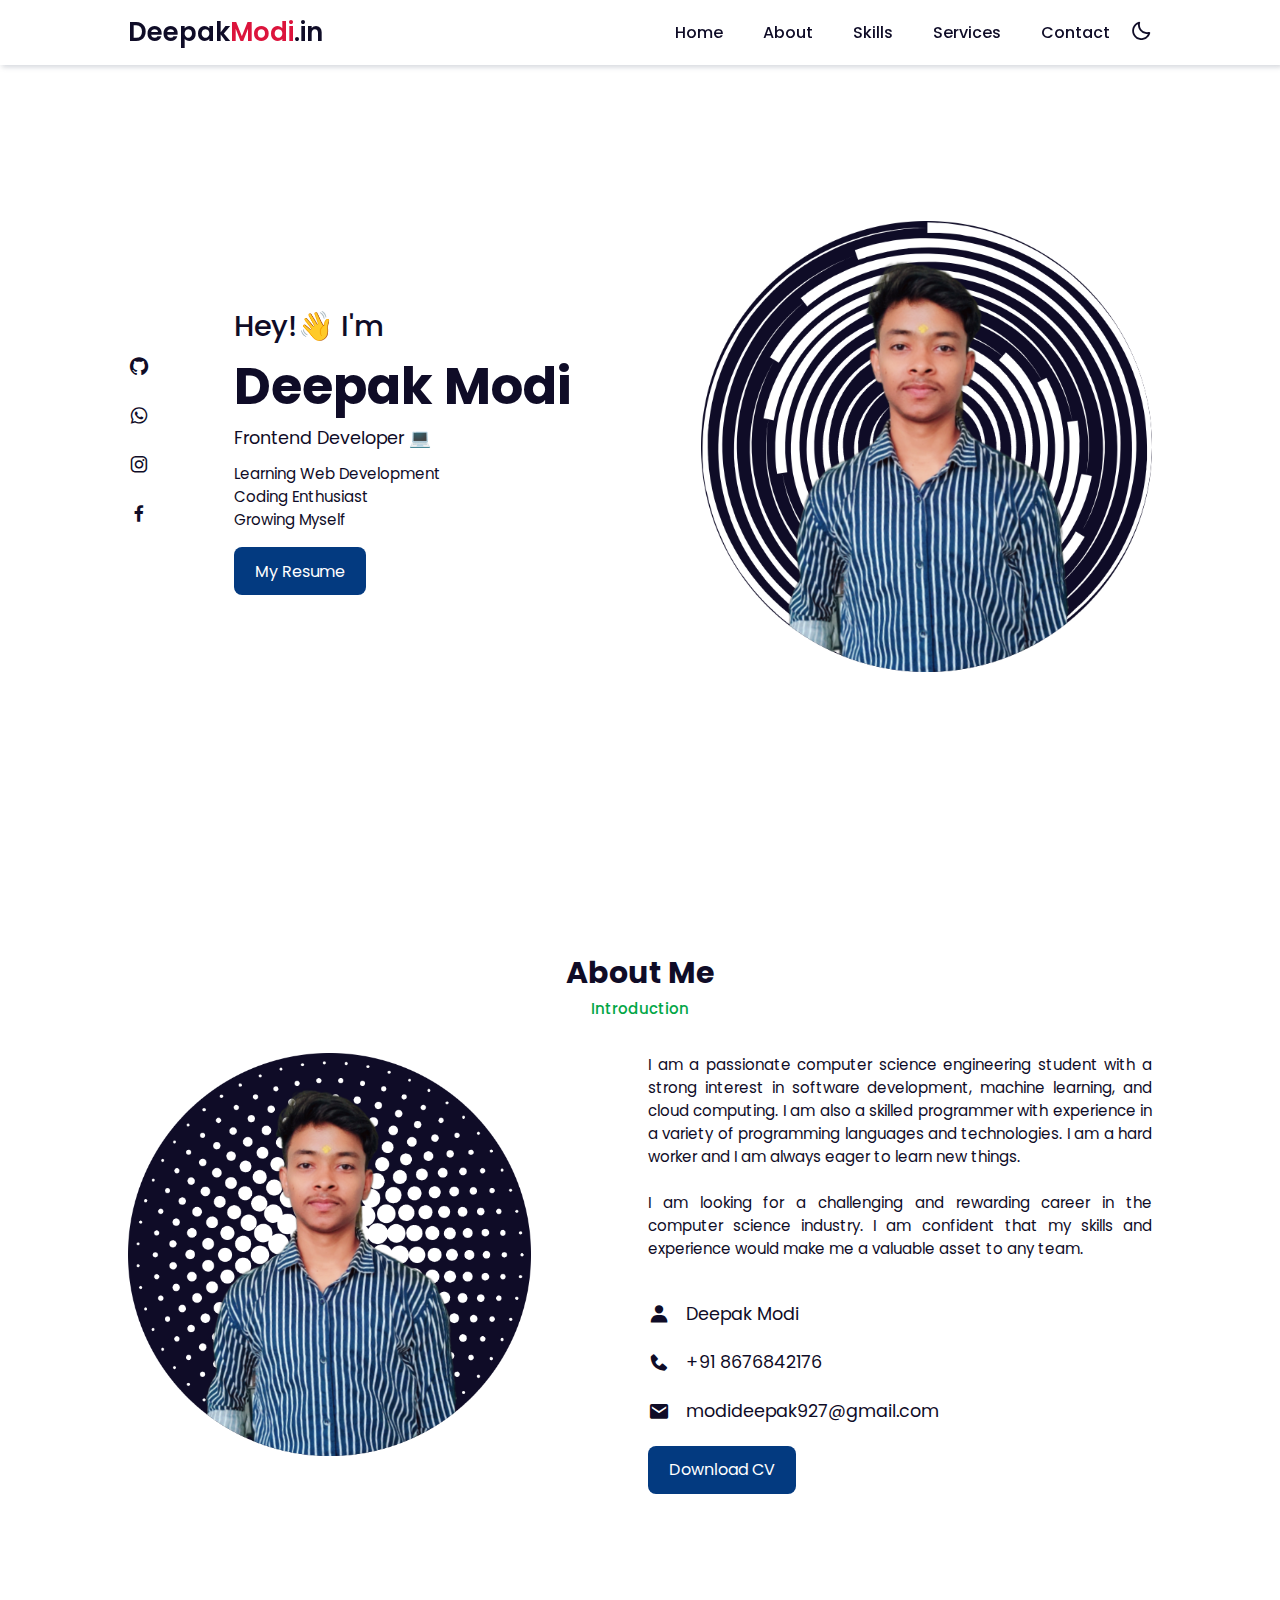
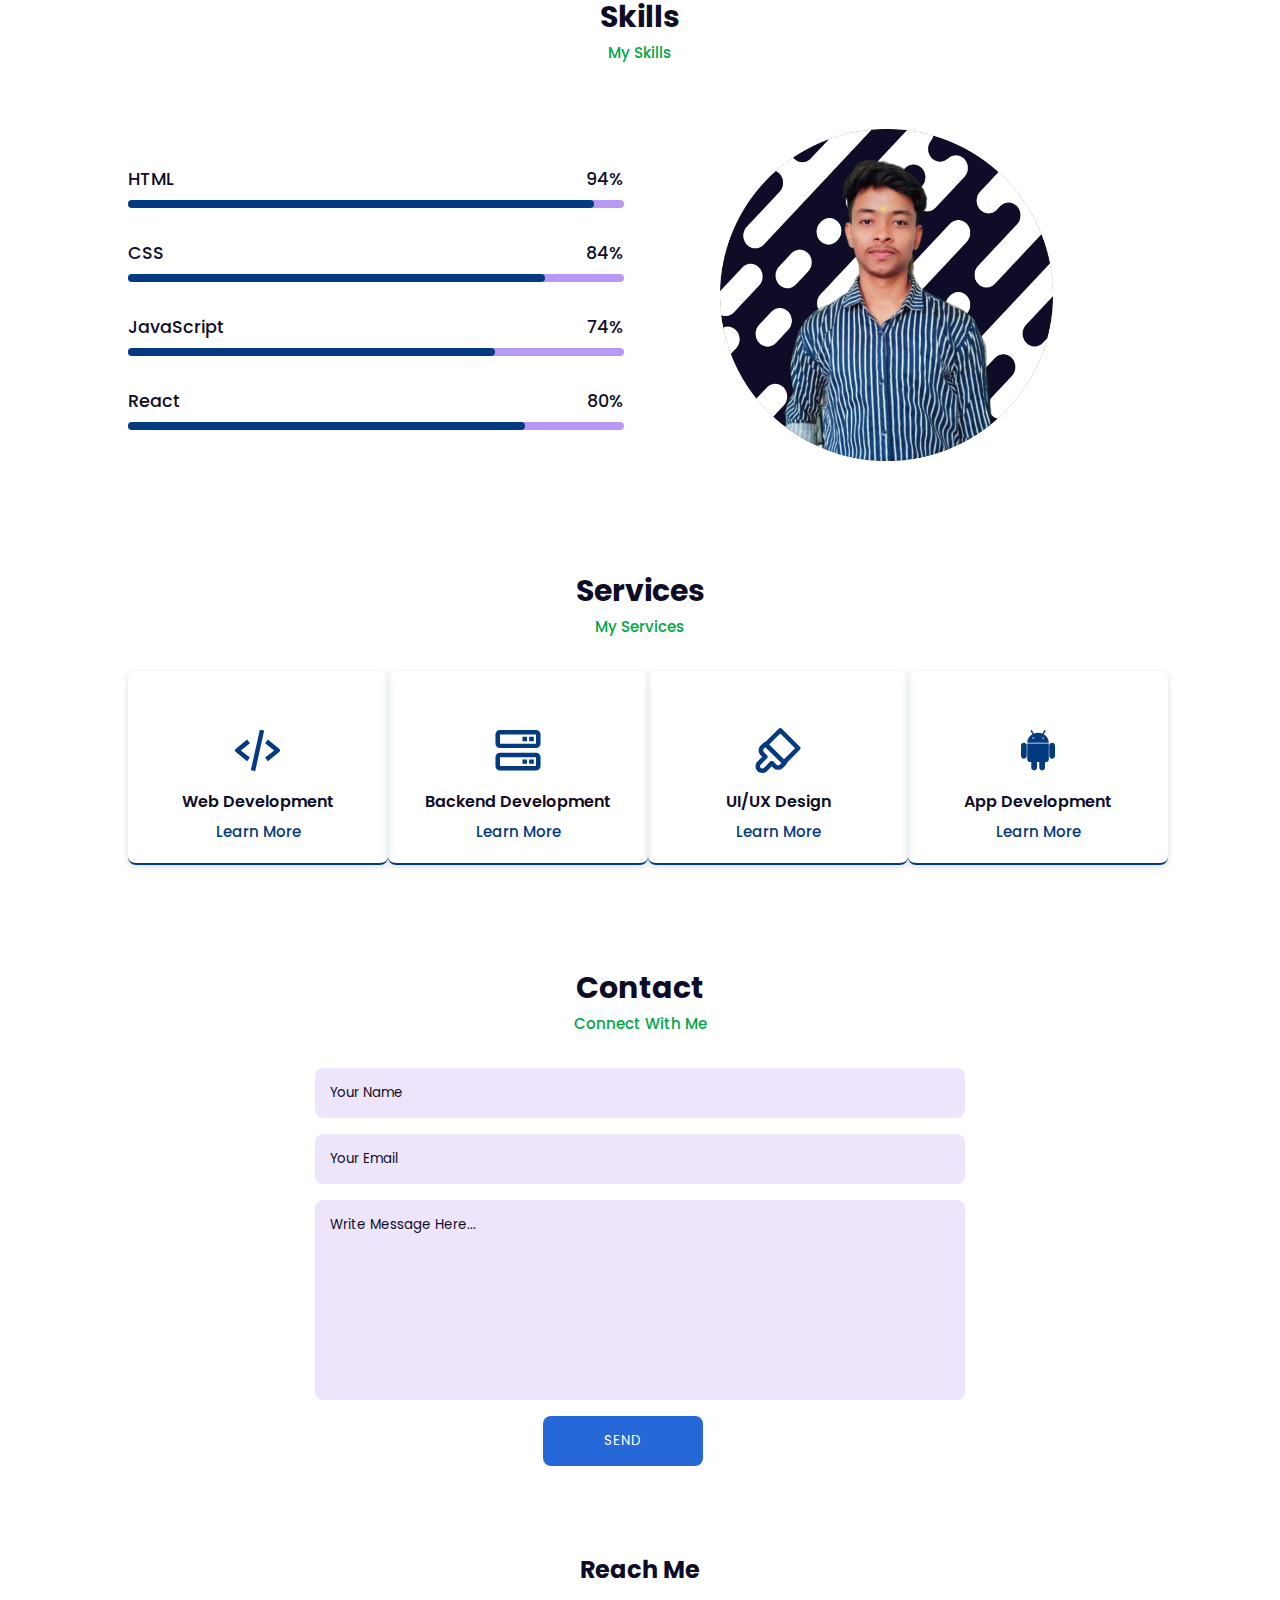
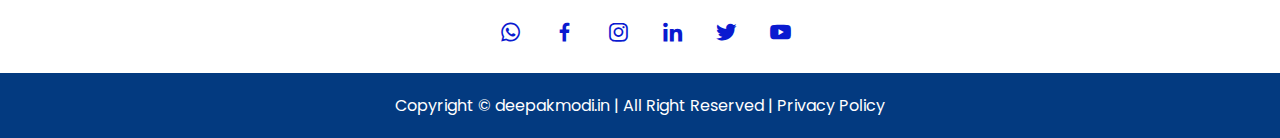
==== index.html @ 833782ac "Add files via upload" ====
<!DOCTYPE html>
<html lang="en">

<head>
    <meta charset="UTF-8">
    <meta http-equiv="X-UA-Compatible" content="IE=edge">
    <meta name="viewport" content="width=device-width, initial-scale=1.0">
    <title> Deepak Modi - My Portfolio Website </title>
    <link rel="stylesheet" href="style.css">
    <link rel="shortcut icon" href="main.png" type="image/x-icon">
    <link rel="stylesheet" href="https://cdn.jsdelivr.net/npm/boxicons@latest/css/boxicons.min.css">
</head>

<body>
    <!-- Navbar  Section Start -->
    <header>
        <a href="https://deepakmodi1.netlify.app" class="logo">Deepak<span>Modi</span>.in</a>

        <div class="bx bx-menu" id="menu-icon"></div>

        <ul class="navbar">
            <li><a href="#home">Home</a></li>
            <li><a href="#about">About</a></li>
            <li><a href="#skills">Skills</a></li>
            <li><a href="#services">Services</a></li>
            <li><a href="#contact">Contact</a></li>
            <div class="bx bx-moon" id="darkmode"></div>
        </ul>
    </header>
    <!-- Navbar Section End -->
    <!-- Home Section Start -->
    <section class="home" id="home">
        <div class="social">
            <a href="https://github.com/deepakmodi8676"><i class='bx bxl-github'></i></a>
            <a href="https://wa.me/+918676842176"><i class='bx bxl-whatsapp'></i></a>
            <a href="https://www.instagram.com/deepakmodi927/"><i class='bx bxl-instagram'></i></a>
            <a href="https://m.facebook.com/deepak.modi.313924"><i class='bx bxl-facebook'></i></a>
        </div>
        <div class="home-img">
            <img src="main.png" alt="">
        </div>
        <div class="home-text">
            <span>Hey!👋 I'm</span>
            <h1>Deepak Modi</h1>
            <h2>Frontend Developer 💻</h2>
            <p>Learning Web Development <br> Coding Enthusiast <br> Growing Myself</p>
            <a href="resume.html" class="btn">My Resume</a>
        </div>
    </section>
    <!-- Home Section End -->
    <!-- About Section Start -->

    <section class="about" id="about">
        <div class="heading">
            <h2>About Me</h2>
            <span>Introduction</span>
        </div>

        <div class="about-container">
            <div class="about-img">
                <img src="about.png" alt="">
            </div>
            <div class="about-text">
                <p>I am a passionate computer science engineering student with a strong interest in software
                    development, machine learning, and cloud computing. I am also a skilled programmer with experience
                    in a variety of programming languages and technologies. I am a hard worker and I am always eager to
                    learn new things.<br><br>I am looking for a challenging and rewarding career in the computer science
                    industry. I am confident that my skills and experience would make me a valuable asset to any team.
                </p><br>
                <div class="information">
                    <div class="info-box">
                        <i class='bx bxs-user'></i>
                        <span>Deepak Modi</span>
                    </div>

                    <div class="info-box">
                        <i class='bx bxs-phone'></i>
                        <span>+91 8676842176</span>
                    </div>

                    <div class="info-box">
                        <i class='bx bxs-envelope'></i>
                        <span>modideepak927@gmail.com</span>
                    </div>
                </div>
                <a href="resume.html" class="btn">Download CV</a>
            </div>
        </div>
    </section>
    <!-- About Section End -->

    <!-- Skills Section Start -->

    <section class="skills" id="skills">
        <div class="heading">
            <h2>Skills</h2>
            <span>My Skills</span>
        </div>

        <div class="skills-container">
            <div class="bars">

                <div class="bars-box">
                    <h3>HTML</h3>
                    <span>94%</span>
                    <div class="light-bar"></div>
                    <div class="percent-bar html-bar"></div>
                </div>

                <div class="bars-box">
                    <h3>CSS</h3>
                    <span>84%</span>
                    <div class="light-bar"></div>
                    <div class="percent-bar css-bar"></div>
                </div>

                <div class="bars-box">
                    <h3>JavaScript</h3>
                    <span>74%</span>
                    <div class="light-bar"></div>
                    <div class="percent-bar js-bar"></div>
                </div>

                <div class="bars-box">
                    <h3>React</h3>
                    <span>80%</span>
                    <div class="light-bar"></div>
                    <div class="percent-bar react-bar"></div>
                </div>
            </div>
            <div class="skills-img">
                <img src="skill.png" alt="Skill">
            </div>
        </div>
    </section>
    <!-- Skills Section End -->
    <!-- Services Section Start -->
    <section class="services" id="services">
        <div class="heading">
            <h2>Services</h2>
            <span>My Services</span>
        </div>
        <div class="services-content">

            <div class="services-box">
                <i class='bx bx-code-alt'></i>
                <h3>Web Development</h3>
                <a href="#">Learn More</a>
            </div>

            <div class="services-box">
                <i class='bx bx-server'></i>
                <h3>Backend Development</h3>
                <a href="#">Learn More</a>
            </div>
            <div class="services-box">
                <i class='bx bx-brush'></i>
                <h3>UI/UX Design</h3>
                <a href="#">Learn More</a>
            </div>

            <div class="services-box">
                <i class='bx bxl-android'></i>
                <h3>App Development</h3>
                <a href="#">Learn More</a>
            </div>
        </div>
    </section>
    <!-- Services Section End -->

    <!-- Contact Section Start -->
    <section class="contact" id="contact">
        <div class="heading">
            <h2>Contact </h2>
            <span>Connect With Me</span>
        </div>
        <div class="contact-form">
            <form action="https://formsubmit.co/el/daroki" method="POST">
                <input type="text" placeholder="Your Name">
                <input type="email" name="" id="" placeholder="Your Email">
                <textarea name="" id="" cols="30" rows="10" placeholder="Write Message Here..."></textarea>
                <input type="button" value="Send" class="contact-button">
            </form>
        </div>
    </section>
    <!-- Contact Section End -->
    <div class="footer">
        <h2>Reach Me</h2>
        <div class="footer-social">
            <a href="wa.me/+918676842176"><i class='bx bxl-whatsapp'></i></a>
            <a href="https://m.facebook.com/deepak.modi.313924"><i class='bx bxl-facebook'></i></a>
            <a href="https://www.instagram.com/deepakmodi927/"><i class='bx bxl-instagram'></i></a>
            <a href="linkedin.com"><i class='bx bxl-linkedin'></i></a>
            <a href="twitter.com"><i class='bx bxl-twitter'></i></a>
            <a href="youtube.com"><i class='bx bxl-youtube'></i></a>
        </div>

    </div>

    <div class="copyright">
        Copyright &#169; deepakmodi.in | All Right Reserved | Privacy Policy</p>
    </div>


    <!-- Javascript -->
    <script src="script.js"></script>


</body>

</html>
---- style.css ----
@import url("https://fonts.googleapis.com/css2?family=Poppins:wght@200;300;400;500;600;700&display=swap");

* {
    margin: 0;
    padding: 0;
    box-sizing: border-box;
    list-style: none;
    text-decoration: none;
    scroll-behavior: smooth;
    scroll-padding-top: 2rem;
    font-family: "Poppins", sans-serif;
}

:root {
    --main-color: #033a80;
    --bg-color: #ffffff;
    --text-color: #0f0c27;
    --hover: hsl(260, 100%, 51%);
    --big-font: 3.2rem;
    --medium-font: 1.8rem;
    --p-font: 0.941rem;
}

section {
    padding: 50px 10%;
}

body.active {
    --text-color: #fff;
    --bg-color: #0f0c27;
}

body {
    background: var(--bg-color);
    color: var(--text-color);
}

*::selection {
    color: var(--bg-color);
    background: var(--main-color);
}

.heading {
    text-align: center;
}

.heading h2 {
    font-size: 30px;
}

.heading span {
    font-size: var(--p-font);
    color: rgb(2, 166, 70);
}

header {
    position: fixed;
    width: 100%;
    top: 0;
    right: 0;
    z-index: 1000;
    display: flex;
    align-items: center;
    justify-content: space-between;
    background: var(--bg-color);
    padding: 13px 10%;
    transition: 0.2s;
    box-shadow: -3px -3px 7px #ffffff73,
        2px 2px 5px rgba(94, 104, 121, 0.288);
}

header.shadow {
    box-shadow: 0 0 4px rgb(14 55 54 / 15%);
}

.logo {
    font-size: 1.61rem;
    font-weight: 600;
    color: var(--text-color);
}

.logo span {
    font-size: 1.61rem;
    font-weight: 600;
    color: crimson;
}

.navbar {
    display: flex;
}

.navbar a {
    font-size: 1rem;
    padding: 10px 20px;
    color: var(--text-color);
    font-weight: 500;
}

.navbar a:hover {
    color: var(--hover);
}

#menu-icon {
    font-size: 24px;
    cursor: pointer;
    z-index: 10001;
    display: none;
}

#darkmode {
    font-size: 22px;
    cursor: pointer;
}

.home {
    position: relative;
    width: 100%;
    min-height: 100vh;
    display: grid;
    grid-template-columns: 0.2fr 1fr 1fr;
    align-items: center;
    gap: 1rem;
}

.home-img {
    order: 3;
}

.home-img img {
    width: 100%;
}

.home-text span {
    font-size: var(--medium-font);
    font-weight: 500;
}

.home-text h1 {
    font-size: var(--big-font);
}

.home-text h2 {
    font-size: 1.1rem;
    font-weight: 400;
}

.home-text p {
    font-size: var(--p-font);
    font-weight: 400;
    margin: 0.7rem 0 1rem;
}

.social {
    display: flex;
    flex-direction: column;
}

.social a {
    margin-bottom: 1rem;
    font-size: 22px;
    color: var(--text-color);
}

.social a:hover {
    color: var(--hover);
}

.btn {
    display: inline-block;
    background: var(--main-color);
    color: #fff;
    padding: 0.7rem 1.3rem;
    border-radius: 0.5rem;
}

.btn:hover {
    background: var(--hover);
}


.about-container {
    display: grid;
    grid-template-columns: repeat(2, 1fr);
    gap: 1rem;
    margin-top: 2rem;
}

.about-img img {
    width: 80%;
    border-radius: 0.5rem;
}

.about-text p {
    font-size: var(--p-font);
    font-weight: 400;
    text-align: justify;
}

.information {
    margin: 1rem 0 1.4rem;
}

.information .info-box {
    display: flex;
    align-items: center;
    margin-bottom: 1.4rem;
}

.information .info-box .bx {
    font-size: 22px;
}

.information .info-box span {
    font-weight: 400;
    margin-left: 1rem;
}

.skills-container {
    display: grid;
    grid-template-columns: repeat(2, 1fr);
    align-items: center;
    gap: 2rem;
    margin-top: 4rem;
}

.skills-img img {
    width: 80%;
    padding-left: 4rem;
    object-position: center;
}

.bars-box {
    position: relative;
    display: flex;
    justify-content: space-between;
    align-items: center;
    padding: 1rem 0;
    margin-bottom: 1rem;
}

.bars-box h3,
span {
    font-size: 1.1rem;
    font-weight: 500;
}

.light-bar {
    position: absolute;
    bottom: 0;
    left: 0;
    width: 100%;
    height: 0.5rem;
    background: hsla(260, 100%, 44%, 0.4);
    border-radius: 0.5rem;
}

.percent-bar {
    position: absolute;
    bottom: 0;
    left: 0;
    height: 0.5rem;
    background: var(--main-color);
    border-radius: 0.5rem;
}

.html-bar {
    width: 94%;
}

.css-bar {
    width: 84%;
}

.js-bar {
    width: 74%;
}

.react-bar {
    width: 80%;
}

.services-content {
    display: grid;
    grid-template-columns: repeat(auto-fit, minmax(200px, auto));
    justify-content: center;
    gap: 1rem;
    margin-top: 2rem;
}

.services-box {
    padding: 20px;
    width: 260px;
    display: flex;
    flex-direction: column;
    align-items: center;
    text-align: center;
    border-radius: 0.5rem;
    border-bottom: 2px solid var(--main-color);
    box-shadow: 0 2px 7px rgb(14 55 54 / 15%);
}

.services-box:hover {
    background-color: #02225a;
}

.services-box h3 {
    font-size: 1rem;
    font-weight: 600;
    margin: 0.7rem 0 0.4rem;
}

.services-box:hover h3 {
    color: #fff;
}

.services-box .bx {
    padding-top: 2rem;
    font-size: 54px;
    color: var(--main-color);
}

.services-box:hover .bx {
    color: #22cf91;
}

.services-box a {
    color: var(--main-color);
    font-size: var(--p-font);
    font-weight: 500;
}

.services-box:hover a {
    color: #8b8a8f;
}

.contact-form {
    display: grid;
    place-items: center;
    margin-top: 2rem;
}

.contact-form form {
    display: flex;
    flex-direction: column;
    width: 650px;
}

form input,
textarea {
    padding: 15px;
    border-radius: 0.5rem;
    width: 100%;
    border: none;
    outline: none;
    background: hsla(260, 100%, 44%, 0.1);
    margin-bottom: 1rem;
    color: var(--text-color);
}

form input::placeholder,
textarea::placeholder {
    color: var(--text-color);
}

form textarea {
    resize: none;
    height: 200px;
}

.contact-button {
    width: 160px;
    cursor: pointer;
    background: #2768d9;
    color: #fff;
    justify-content: center;
    text-transform: uppercase;
    letter-spacing: 1px;
    margin-left: 35%;
}

.contact-button:hover {
    background: var(--hover);
}

.footer {
    display: grid;
    place-items: center;
    padding: 20px;
    color: #000;
}

.footer h2 {
    font-size: 1.5rem;
    margin-bottom: 1.6rem;
    color: var(--text-color)
}

.footer-social a i {
    color: rgb(10, 26, 208);
    font-size: 25px;
    margin-left: 10px;
    text-align: center;
    line-height: 40px;
    background-color: #fff;
    border-radius: 50%;
    width: 40px;
    height: 40px;
}

.copyright {
    padding: 20px;
    background: var(--main-color);
    text-align: center;
    color: #fff;
}

.copyright a {
    color: #22cf91;
}

/* For Mobile */
@media (max-width: 991px) {
    header {
        padding: 18px 4%;
    }

    section {
        padding: 50px 4%;
    }
}

@media (max-width: 881px) {
    :root {
        --big-font: 2.7rem;
        --medium-font: 1.4rem;
    }
}

@media (max-width: 768px) {
    :root {
        --big-font: 2.4rem;
        --medium-font: 1.2rem;
    }

    header {
        padding: 11px 4%;
    }

    #menu-icon {
        display: initial;
        color: var(--text-color);
    }

    header .navbar {
        position: absolute;
        top: -500px;
        left: 0;
        right: 0;
        display: flex;
        flex-direction: column;
        background: var(--bg-color);
        box-shadow: 0 4px 4px rgb(0 0 0 / 10%);
        transition: 0.2s ease;
        text-align: center;
    }

    .navbar.active {
        top: 100%;
    }

    .navbar a {
        padding: 1.5rem;
        display: block;
        background: var(--bg-color);
    }

    #darkmode {
        position: absolute;
        top: 1.4rem;
        right: 2rem;
    }

    .scroll-down {
        display: none;
    }

    .home {
        grid-template-columns: 0.5fr 3fr;
    }

    .home-text {
        grid-column: 1/3;
        padding-left: 1.4rem;
    }

    .home-img {
        order: initial;
    }

    .about-container {
        grid-template-columns: 1fr;
    }

    .about-img {
        display: flex;
        justify-content: center;
    }

    .skills-container {
        grid-template-columns: 1fr;
    }

    .skills-img img {
        padding-left: 0;
    }

    .skills-img {
        padding-top: 2rem;
        display: flex;
        justify-content: center;
    }

    .contact-form form {
        width: 300px;
    }

    .contact-button {
        margin-left: 25%;
    }
}

@media (max-width: 340px) {
    :root {
        --big-font: 1.7rem;
        --medium-font: 1.1rem;
    }

    .home-text span {
        font-size: 1rem;
    }

    .home-text h2 {
        font-size: 0.9rem;
        font-weight: 500;
    }

    .information .info-box span {
        font-size: 1rem;
    }

    .contact-form form {
        width: 300px;
    }

    .contact-button {
        margin-left: 25%;
    }
}
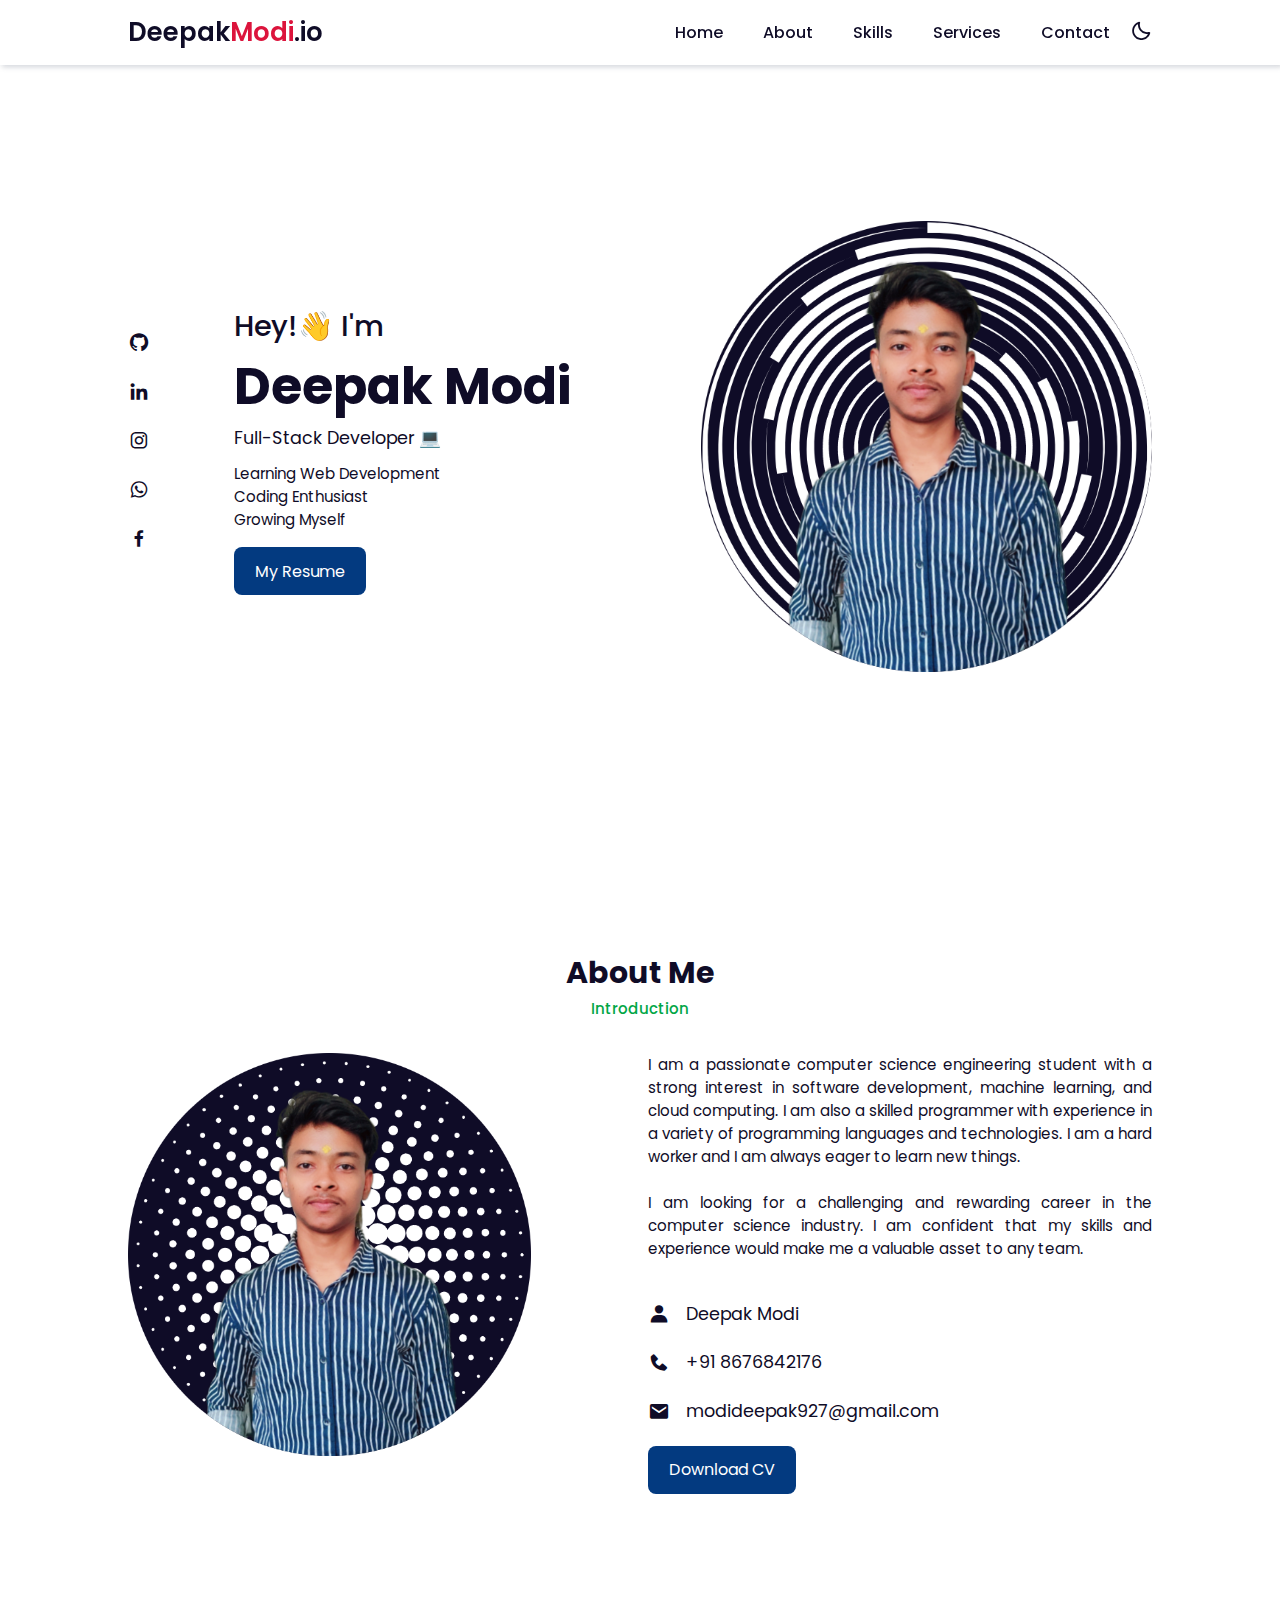
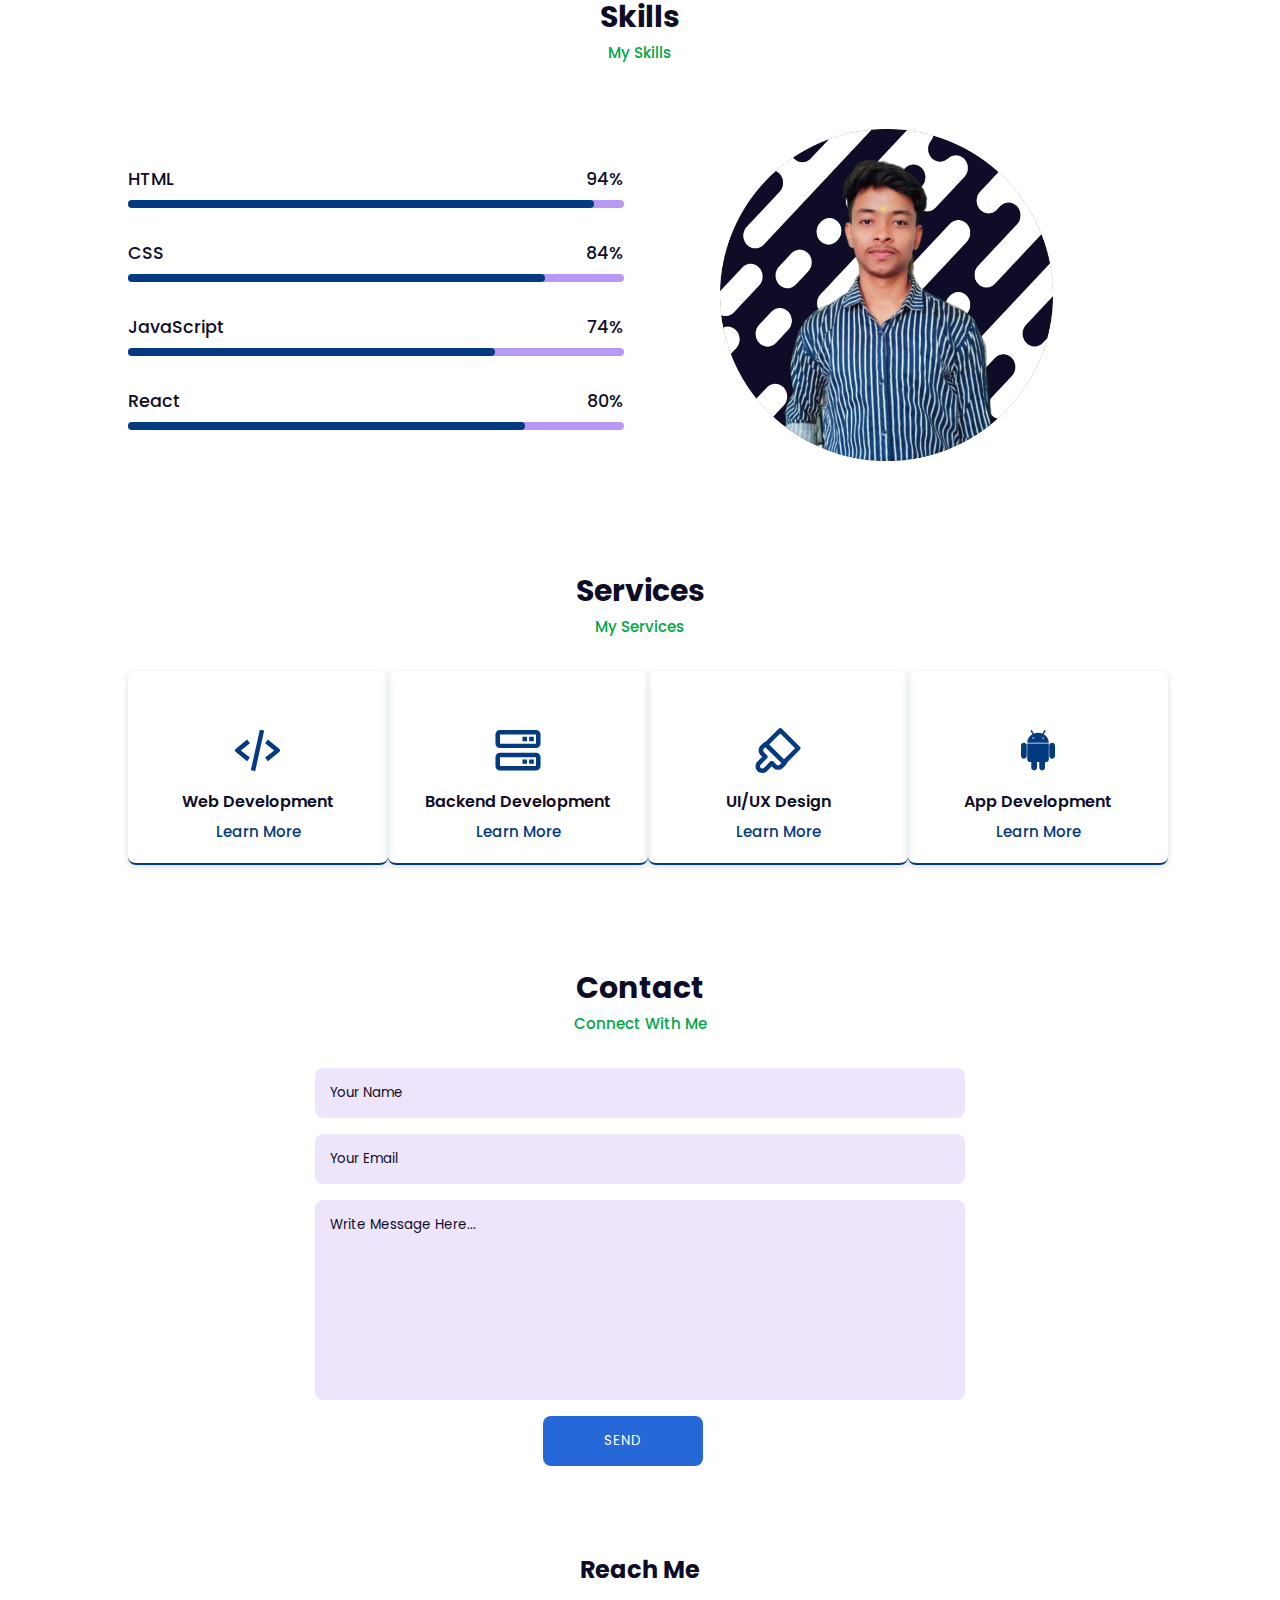
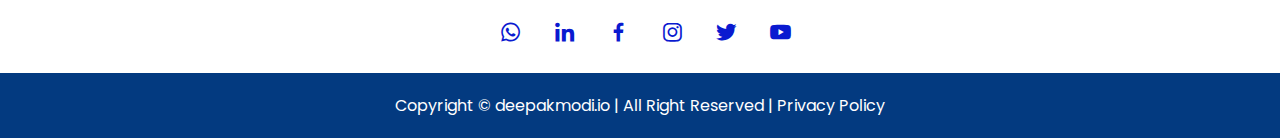
==== commit 902940b3: "Add files via upload" ====
--- a/index.html
+++ b/index.html
@@ -5,7 +5,7 @@
     <meta charset="UTF-8">
     <meta http-equiv="X-UA-Compatible" content="IE=edge">
     <meta name="viewport" content="width=device-width, initial-scale=1.0">
-    <title> Deepak Modi - My Portfolio Website </title>
+    <title> Deepak Modi - My Portfolio</title>
     <link rel="stylesheet" href="style.css">
     <link rel="shortcut icon" href="main.png" type="image/x-icon">
     <link rel="stylesheet" href="https://cdn.jsdelivr.net/npm/boxicons@latest/css/boxicons.min.css">
@@ -14,7 +14,7 @@
 <body>
     <!-- Navbar  Section Start -->
     <header>
-        <a href="https://deepakmodi1.netlify.app" class="logo">Deepak<span>Modi</span>.in</a>
+        <a href="https://deepakmodi1.netlify.app" class="logo">Deepak<span>Modi</span>.io</a>
 
         <div class="bx bx-menu" id="menu-icon"></div>
 
@@ -31,10 +31,11 @@
     <!-- Home Section Start -->
     <section class="home" id="home">
         <div class="social">
-            <a href="https://github.com/deepakmodi8676"><i class='bx bxl-github'></i></a>
-            <a href="https://wa.me/+918676842176"><i class='bx bxl-whatsapp'></i></a>
-            <a href="https://www.instagram.com/deepakmodi927/"><i class='bx bxl-instagram'></i></a>
-            <a href="https://m.facebook.com/deepak.modi.313924"><i class='bx bxl-facebook'></i></a>
+            <a href="https://github.com/decodewithdeepak" target="_blank"><i class='bx bxl-github'></i></a>
+            <a href="https://www.linkedin.com/in/deepakmodi1/" target="_blank"><i class='bx bxl-linkedin'></i></a>
+            <a href="https://www.instagram.com/decodewithdeepak/" target="_blank"><i class='bx bxl-instagram'></i></a>
+            <a href="https://wa.me/+918676842176" target="_blank"><i class='bx bxl-whatsapp'></i></a>
+            <a href="https://m.facebook.com/deepak.modi.313924" target="_blank"><i class='bx bxl-facebook'></i></a>
         </div>
         <div class="home-img">
             <img src="main.png" alt="">
@@ -42,7 +43,7 @@
         <div class="home-text">
             <span>Hey!👋 I'm</span>
             <h1>Deepak Modi</h1>
-            <h2>Frontend Developer 💻</h2>
+            <h2>Full-Stack Developer 💻</h2>
             <p>Learning Web Development <br> Coding Enthusiast <br> Growing Myself</p>
             <a href="resume.html" class="btn">My Resume</a>
         </div>
@@ -188,17 +189,17 @@
         <h2>Reach Me</h2>
         <div class="footer-social">
             <a href="wa.me/+918676842176"><i class='bx bxl-whatsapp'></i></a>
+            <a href="https://www.linkedin.com/in/deepakmodi1/"><i class='bx bxl-linkedin'></i></a>
             <a href="https://m.facebook.com/deepak.modi.313924"><i class='bx bxl-facebook'></i></a>
-            <a href="https://www.instagram.com/deepakmodi927/"><i class='bx bxl-instagram'></i></a>
-            <a href="linkedin.com"><i class='bx bxl-linkedin'></i></a>
-            <a href="twitter.com"><i class='bx bxl-twitter'></i></a>
-            <a href="youtube.com"><i class='bx bxl-youtube'></i></a>
+            <a href="https://www.instagram.com/deepakmodi.io/"><i class='bx bxl-instagram'></i></a>
+            <a href="https://twitter.com/deepakmodi_io"><i class='bx bxl-twitter'></i></a>
+            <a href="https://www.youtube.com/@deepakmodi927/"><i class='bx bxl-youtube'></i></a>
         </div>
 
     </div>
 
     <div class="copyright">
-        Copyright &#169; deepakmodi.in | All Right Reserved | Privacy Policy</p>
+        Copyright &#169; deepakmodi.io | All Right Reserved | Privacy Policy</p>
     </div>
 
 
